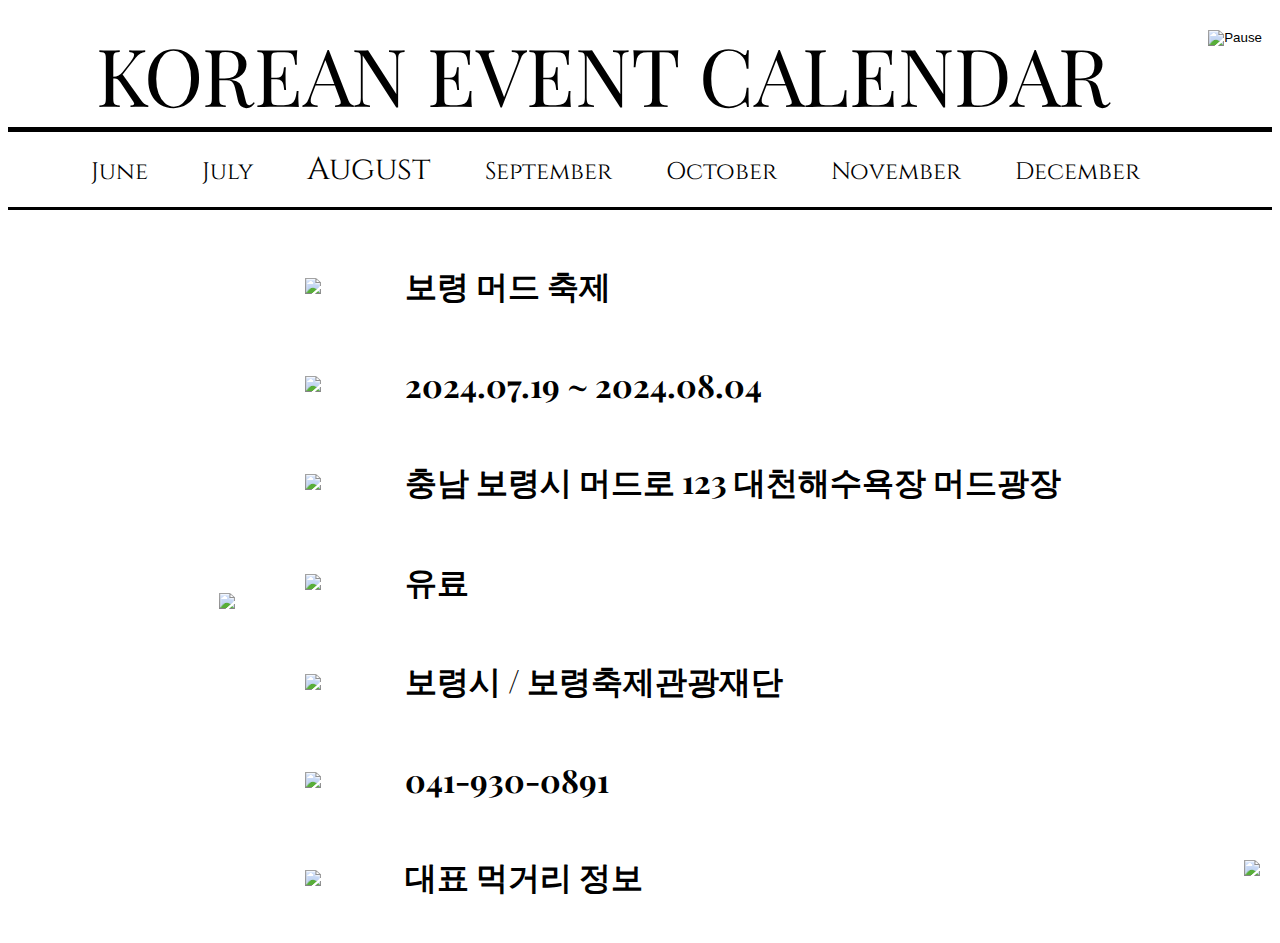
==== august.html @ 84839c74 "Add files via upload" ====
<!DOCTYPE html>
<html>
<head>
    <meta charset="UTF-8">
    <title>August</title>
    <link rel="stylesheet" href="co.css">
    <link href="https://fonts.googleapis.com/css2?family=Playfair+Display:wght@700&family=Cinzel:wght@400;700&display=swap" rel="stylesheet">
    <style>
        
    </style>
</head>

<body>
    <button id="playPauseBtn"><img src="./img/pause.png" alt="Pause"></button>
    <div>
        <header>
            <a href="main.html" target="_self" style="color: black; text-decoration: none;">
                KOREAN EVENT CALENDAR
            </a>
        </header>
    </div>
    <div>
        <ul>
            <li><a href="june.html" target="_self">June</a></li>
            <li><a href="july.html" target="_self">July</a></li>
            <li style="font-size: 32px;"><a href="august.html" target="_self">August</a></li>
            <li><a href="september.html" target="_self">September</a></li>
            <li><a href="october.html" target="_self">October</a></li>
            <li><a href="november.html" target="_self">November</a></li>
            <li><a href="december.html" target="_self">December</a></li>
        </ul>
    </div>
    <div id="festival">
        <h1></h1>
    </div>
    <div id="image-container">
        <div id="pic">
            <img src="./img/august.jpg" width="500px" style="border:0px;">
        </div>
        <div id="info" style="margin-left: 20px;">
            <div>
                <img src="./img/0.png">
                <h1>보령 머드 축제</h1>
            </div>
            <div>
                <img src="./img/1.png">
                <h1>2024.07.19 ~ 2024.08.04</h1>
            </div>
            <div>
                <img src="./img/2.png">
                <h1>충남 보령시 머드로 123 대천해수욕장 머드광장</h1>
            </div>
            <div>
                <img src="./img/3.png">
                <h1>유료</h1>
            </div>
            <div>
                <img src="./img/4.png">
                <h1>보령시 / 보령축제관광재단</h1>
            </div>
            <div>
                <img src="./img/5.png">
                <h1>041-930-0891</h1>
            </div>
            <div>
                <img src="./img/6.png">
                <h1>대표 먹거리 정보</h1>
            </div>
        </div>
    </div>
    <div class="audio-container">
        <audio id="backgroundAudio" src="./mp4/i like me better.mp4" autoplay></audio>
    </div>
    <div id="fu" style="position: fixed; bottom: 20px; right: 20px;">
        <a href="https://www.mudfestival.or.kr/intro/view"><img src="./img/search.png" width="300px" style="border:0px;"></a>
    </div>
    <script>
        document.addEventListener('DOMContentLoaded', () => {
            const audio = document.getElementById('backgroundAudio');
            const playPauseBtn = document.getElementById('playPauseBtn');
            const playPauseImg = playPauseBtn.querySelector('img');

            playPauseBtn.addEventListener('click', () => {
                if (audio.paused) {
                    audio.play();
                    playPauseImg.src = './img/pause.png';
                    playPauseImg.alt = 'Pause';
                } else {
                    audio.pause();
                    playPauseImg.src = './img/play.png';
                    playPauseImg.alt = 'Play';
                }
            });
        });
    </script>
</body>
</html>
---- co.css ----
.audio-container {
    text-align: left;
    margin-top: 20px;
}
audio {
    width: 30%;
    height: 50px;
}
body {
    font-family: 'Playfair Display', serif;
}

ul {
    text-align: center;
    padding: 0;
}
a {
    text-decoration: none;
    color: black;
}

li {
    display: inline-block;
    list-style-type: none;
    text-align: center;
    margin: 0 50px 0 0;
    font-family: 'Cinzel', serif;
    font-size: 24px;
    text-decoration: none;
    color: black;
    :hover{color:darkgray;}
}
header {
    height: auto;
    text-align: center;
    font-size: 80px;
    margin-top: 20px;
    border-bottom: solid 5px;
    font-family: 'Playfair Display', serif;
}

#image-container {
    display: flex;
    align-items: center;
    justify-content: center;
    margin-top: 20px;
}

#info {
    margin-left: 20px;
}

#info div {
    display: flex;
    align-items: center;
    margin-top: 10px;
}

#info div img{
    margin-left: 50px;
    width:60px;border:0px; margin-right: 10px;
}
#info div h1{
    margin-left:30px;
}
#info div h1:hover{
    color:gray;
    transform:scale(1.1);
    transition:0.2s ease-in-out;
}
#info div img:hover{
    transform: scale(1.1);
    transition:0.2s ease-in-out; 
}
.audio-container {
    text-align: center;
    margin-top: 20px;
}

audio {
    width: 30%;
    height: 50px;
}

#fu {
    position: fixed;
    bottom: 20px;
    right: 20px;
}

#pic {
    margin-top: 50px;
}

#festival {
    border-top: solid 3px;
}
#fu:hover{
    transform: scale(1.1);
    transition:0.2s ease-in-out; 
}

#playPauseBtn {
    float:right;
    top: 20px;
    right: 20px;
    padding: 10px;
    cursor: pointer;
    background-color: transparent;
    border: none;
}
#playPauseBtn img {
    width: 50px;
    height: 50px;
}
#playPauseBtn:hover {
    transform: scale(1.1);
    transition: 0.2s ease-in-out;
}
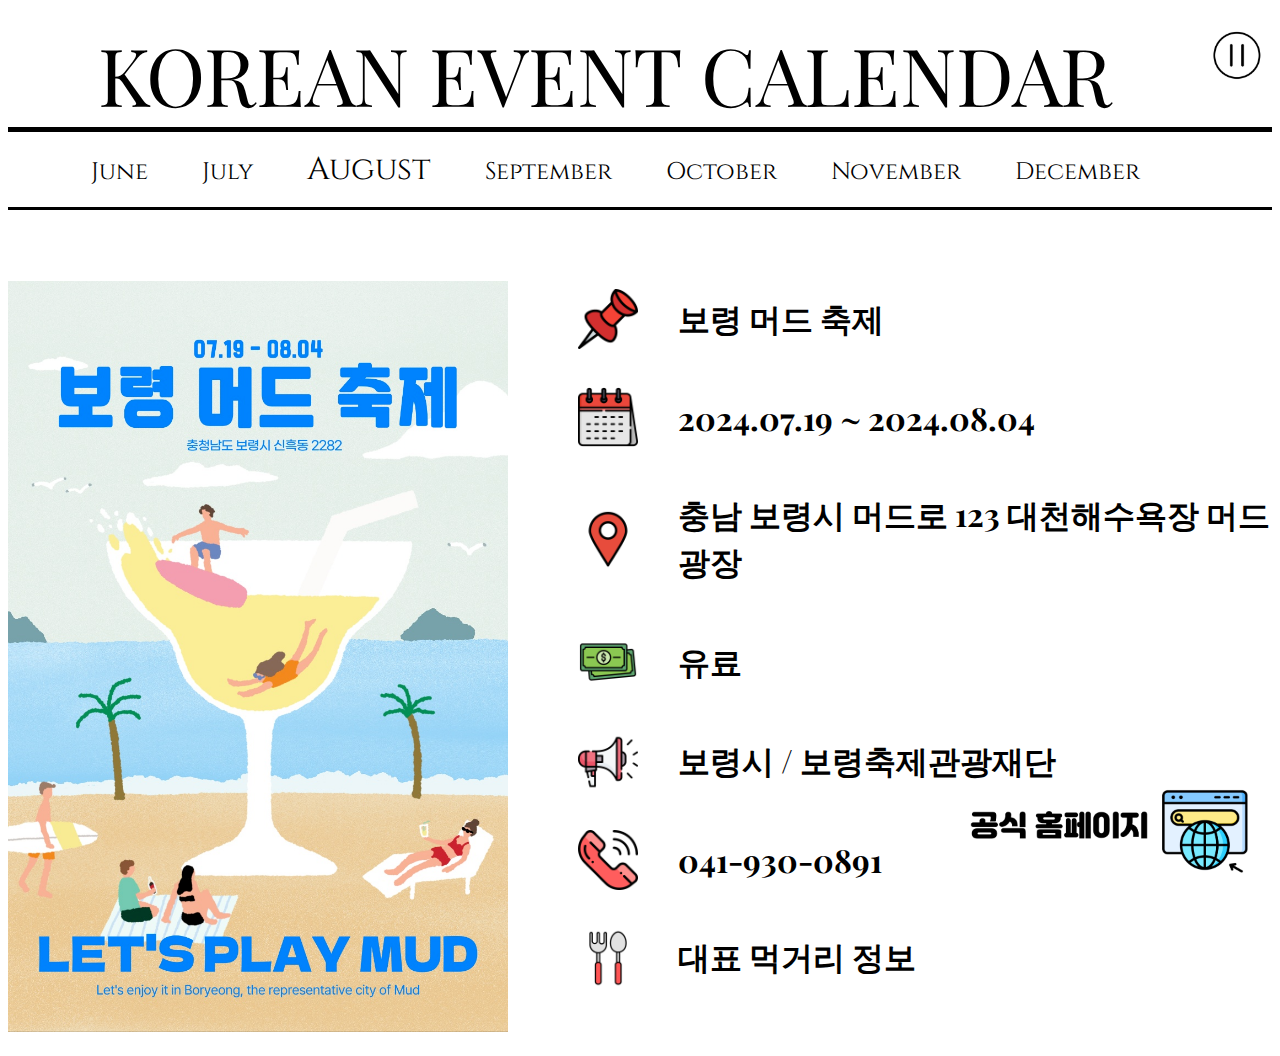
==== commit 25bff1d4: "Update august.html" ====
--- a/august.html
+++ b/august.html
@@ -11,7 +11,7 @@
 </head>
 
 <body>
-    <button id="playPauseBtn"><img src="./img/pause.png" alt="Pause"></button>
+    <button id="playPauseBtn"><img src="pause.png" alt="Pause"></button>
     <div>
         <header>
             <a href="main.html" target="_self" style="color: black; text-decoration: none;">
@@ -35,35 +35,35 @@
     </div>
     <div id="image-container">
         <div id="pic">
-            <img src="./img/august.jpg" width="500px" style="border:0px;">
+            <img src="august.jpg" width="500px" style="border:0px;">
         </div>
         <div id="info" style="margin-left: 20px;">
             <div>
-                <img src="./img/0.png">
+                <img src="0.png">
                 <h1>보령 머드 축제</h1>
             </div>
             <div>
-                <img src="./img/1.png">
+                <img src="1.png">
                 <h1>2024.07.19 ~ 2024.08.04</h1>
             </div>
             <div>
-                <img src="./img/2.png">
+                <img src="2.png">
                 <h1>충남 보령시 머드로 123 대천해수욕장 머드광장</h1>
             </div>
             <div>
-                <img src="./img/3.png">
+                <img src="3.png">
                 <h1>유료</h1>
             </div>
             <div>
-                <img src="./img/4.png">
+                <img src="4.png">
                 <h1>보령시 / 보령축제관광재단</h1>
             </div>
             <div>
-                <img src="./img/5.png">
+                <img src="5.png">
                 <h1>041-930-0891</h1>
             </div>
             <div>
-                <img src="./img/6.png">
+                <img src="6.png">
                 <h1>대표 먹거리 정보</h1>
             </div>
         </div>
@@ -72,7 +72,7 @@
         <audio id="backgroundAudio" src="./mp4/i like me better.mp4" autoplay></audio>
     </div>
     <div id="fu" style="position: fixed; bottom: 20px; right: 20px;">
-        <a href="https://www.mudfestival.or.kr/intro/view"><img src="./img/search.png" width="300px" style="border:0px;"></a>
+        <a href="https://www.mudfestival.or.kr/intro/view"><img src="search.png" width="300px" style="border:0px;"></a>
     </div>
     <script>
         document.addEventListener('DOMContentLoaded', () => {
@@ -83,11 +83,11 @@
             playPauseBtn.addEventListener('click', () => {
                 if (audio.paused) {
                     audio.play();
-                    playPauseImg.src = './img/pause.png';
+                    playPauseImg.src = 'pause.png';
                     playPauseImg.alt = 'Pause';
                 } else {
                     audio.pause();
-                    playPauseImg.src = './img/play.png';
+                    playPauseImg.src = 'play.png';
                     playPauseImg.alt = 'Play';
                 }
             });
